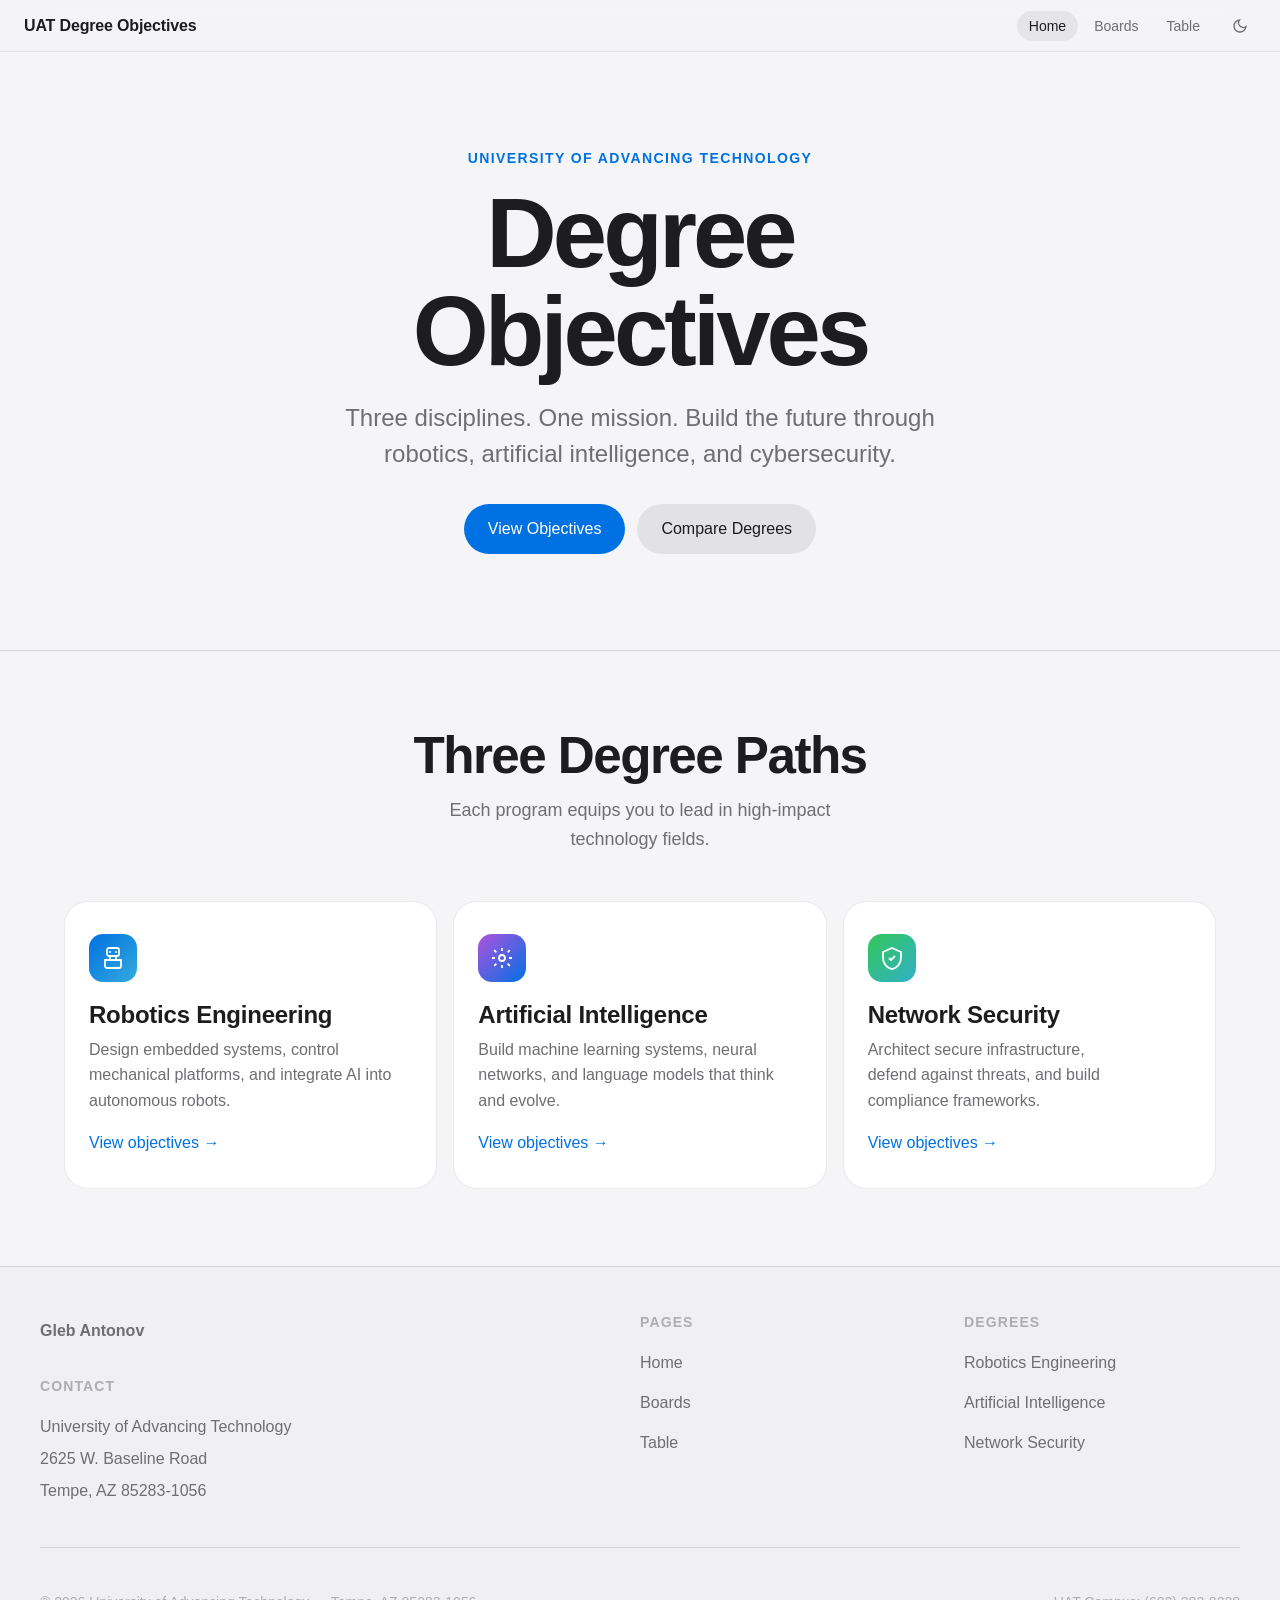
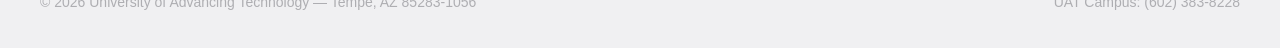
==== index.html @ 5f389927 "Add files via upload" ====
<!DOCTYPE html>
<html lang="en">
<head>
  <meta charset="UTF-8">
  <meta name="viewport" content="width=device-width, initial-scale=1.0">
  <title>Home | UAT Degree Objectives</title>
  <meta name="description" content="Degree objectives for Robotics Engineering, AI, and Network Security at the University of Advancing Technology.">
  <link rel="stylesheet" href="./style.css">
</head>
<body>
  <header>
    <h1>UAT Degree Objectives</h1>
  </header>
  <nav>
    <h2>Navigation</h2>
    <a href="./index.html">Home</a><br>
    <a href="./boards.html">Boards</a><br>
    <a href="./table.html">Table</a><br>
    <button class="theme-btn" aria-label="Toggle theme"></button>
  </nav>

  <main>
    <section class="hero">
      <p class="eyebrow">University of Advancing Technology</p>
      <h2>Degree<br>Objectives</h2>
      <p>Three disciplines. One mission. Build the future through robotics, artificial intelligence, and cybersecurity.</p>
      <div class="btn-row">
        <a href="./boards.html" class="btn btn-primary">View Objectives</a>
        <a href="./table.html"  class="btn btn-secondary">Compare Degrees</a>
      </div>
    </section>

    <section class="cards-section">
      <div class="wrap">
        <h2>Three Degree Paths</h2>
        <p class="sub">Each program equips you to lead in high-impact technology fields.</p>
        <div class="cards-grid">

          <a href="./boards.html#robotics" class="card reveal">
            <div class="card-icon blue" aria-hidden="true">
              <svg viewBox="0 0 24 24" fill="none" stroke="currentColor" stroke-width="1.8">
                <rect x="6" y="2" width="12" height="8" rx="2"/>
                <path d="M9 10v4M15 10v4M4 14h16v6a2 2 0 01-2 2H6a2 2 0 01-2-2v-6z"/>
                <circle cx="9" cy="6" r="1" fill="currentColor" stroke="none"/>
                <circle cx="15" cy="6" r="1" fill="currentColor" stroke="none"/>
              </svg>
            </div>
            <h3>Robotics Engineering</h3>
            <p>Design embedded systems, control mechanical platforms, and integrate AI into autonomous robots.</p>
            <span class="more">View objectives &rarr;</span>
          </a>

          <a href="./boards.html#ai" class="card reveal">
            <div class="card-icon purple" aria-hidden="true">
              <svg viewBox="0 0 24 24" fill="none" stroke="currentColor" stroke-width="1.8">
                <circle cx="12" cy="12" r="3"/>
                <path d="M12 2v3M12 19v3M4.22 4.22l2.12 2.12M17.66 17.66l2.12 2.12M2 12h3M19 12h3M4.22 19.78l2.12-2.12M17.66 6.34l2.12-2.12"/>
              </svg>
            </div>
            <h3>Artificial Intelligence</h3>
            <p>Build machine learning systems, neural networks, and language models that think and evolve.</p>
            <span class="more">View objectives &rarr;</span>
          </a>

          <a href="./boards.html#security" class="card reveal">
            <div class="card-icon green" aria-hidden="true">
              <svg viewBox="0 0 24 24" fill="none" stroke="currentColor" stroke-width="1.8">
                <path d="M12 2l9 4v6c0 5.25-3.75 10.15-9 11.25C6.75 22.15 3 17.25 3 12V6l9-4z"/>
                <path d="M9 12l2 2 4-4"/>
              </svg>
            </div>
            <h3>Network Security</h3>
            <p>Architect secure infrastructure, defend against threats, and build compliance frameworks.</p>
            <span class="more">View objectives &rarr;</span>
          </a>

        </div>
      </div>
    </section>
  </main>

  <script>
    // Theme toggle — reads/writes data-theme on <html>
    (function(){
      var saved;
      try { saved = localStorage.getItem('uat-theme'); } catch(e){}
      var sys = matchMedia('(prefers-color-scheme:dark)').matches ? 'dark' : 'light';
      document.documentElement.setAttribute('data-theme', saved || sys);
    })();

    document.addEventListener('DOMContentLoaded', function () {
      // Mark active nav link
      var page = location.pathname.split('/').pop() || 'index.html';
      document.querySelectorAll('nav a').forEach(function(a){
        if (a.getAttribute('href') && a.getAttribute('href').indexOf(page) !== -1) a.classList.add('active');
      });

      // Theme toggle button
      var btn = document.querySelector('.theme-btn');
      function renderIcon(t) {
        if (!btn) return;
        btn.innerHTML = t === 'dark'
          ? '<svg width="16" height="16" viewBox="0 0 24 24" fill="none" stroke="currentColor" stroke-width="2"><circle cx="12" cy="12" r="5"/><path d="M12 1v2M12 21v2M4.22 4.22l1.42 1.42M18.36 18.36l1.42 1.42M1 12h2M21 12h2M4.22 19.78l1.42-1.42M18.36 5.64l1.42-1.42"/></svg>'
          : '<svg width="16" height="16" viewBox="0 0 24 24" fill="none" stroke="currentColor" stroke-width="2"><path d="M21 12.79A9 9 0 1 1 11.21 3 7 7 0 0 0 21 12.79z"/></svg>';
        btn.setAttribute('aria-label', 'Switch to ' + (t === 'dark' ? 'light' : 'dark') + ' mode');
      }
      var cur = document.documentElement.getAttribute('data-theme') || 'light';
      renderIcon(cur);
      if (btn) btn.addEventListener('click', function(){
        cur = cur === 'dark' ? 'light' : 'dark';
        document.documentElement.setAttribute('data-theme', cur);
        try { localStorage.setItem('uat-theme', cur); } catch(e){}
        renderIcon(cur);
      });

      // Scroll reveal
      var revEls = document.querySelectorAll('.reveal');
      if ('IntersectionObserver' in window) {
        var io = new IntersectionObserver(function(entries){
          entries.forEach(function(e){ if(e.isIntersecting){ e.target.classList.add('in'); io.unobserve(e.target); } });
        }, { threshold: 0.1 });
        revEls.forEach(function(el){ io.observe(el); });
      } else {
        revEls.forEach(function(el){ el.classList.add('in'); });
      }
    });
  </script>
  <footer>
    <div class="footer-grid">
      <div>
        <p><strong>Gleb Antonov</strong><br>
        <br>
        <h4>Contact</h4>
        University of Advancing Technology<br>
        2625 W. Baseline Road<br>
        Tempe, AZ 85283-1056<br>
      </div>
      <div>
        <h4>Pages</h4>
        <ul>
          <li><a href="./index.html">Home</a></li>
          <li><a href="./boards.html">Boards</a></li>
          <li><a href="./table.html">Table</a></li>
        </ul>
      </div>
      <div>
        <h4>Degrees</h4>
        <ul>
          <li><a href="./boards.html#robotics">Robotics Engineering</a></li>
          <li><a href="./boards.html#ai">Artificial Intelligence</a></li>
          <li><a href="./boards.html#security">Network Security</a></li>
        </ul>
      </div>
    </div>
    <div class="footer-bottom">
      <p>&copy; 2026 University of Advancing Technology &mdash; Tempe, AZ 85283-1056</p>
      <p>UAT Campus: (602) 383-8228</p>
    </div>
  </footer>
</body>
</html>
---- style.css ----
/*
  UAT Degree Objectives — Apple-inspired Design
  External CSS file linked on every page
  Art direction: Clean, minimal, premium — Apple.com aesthetic
  Palette: Cool grays, white surfaces, Apple blue accent
*/

/* ===== DESIGN TOKENS ===== */
:root, [data-theme="light"] {
  --text-xs:   clamp(0.75rem,  0.7rem  + 0.25vw, 0.875rem);
  --text-sm:   clamp(0.875rem, 0.8rem  + 0.35vw, 1rem);
  --text-base: clamp(1rem,     0.95rem + 0.25vw, 1.125rem);
  --text-lg:   clamp(1.125rem, 1rem    + 0.75vw, 1.5rem);
  --text-xl:   clamp(1.5rem,   1.2rem  + 1.25vw, 2.25rem);
  --text-2xl:  clamp(2rem,     1.2rem  + 2.5vw,  3.5rem);
  --text-3xl:  clamp(2.5rem,   1rem    + 4vw,    5rem);
  --text-hero: clamp(3rem,     0.5rem  + 7vw,    8rem);

  --space-1:0.25rem; --space-2:0.5rem;  --space-3:0.75rem;
  --space-4:1rem;    --space-5:1.25rem; --space-6:1.5rem;
  --space-8:2rem;    --space-10:2.5rem; --space-12:3rem;
  --space-16:4rem;   --space-20:5rem;   --space-24:6rem;

  /* Apple-inspired palette */
  --color-bg:               #f5f5f7;
  --color-surface:          #ffffff;
  --color-surface-2:        #fafafa;
  --color-surface-offset:   #f0f0f2;
  --color-surface-offset-2: #e8e8ed;
  --color-divider:          #d2d2d7;
  --color-border:           #c7c7cc;
  --color-text:             #1d1d1f;
  --color-text-muted:       #6e6e73;
  --color-text-faint:       #aeaeb2;
  --color-primary:          #0071e3;
  --color-primary-hover:    #0077ed;

  --radius-sm: 0.375rem; --radius-md: 0.625rem;
  --radius-lg: 0.875rem; --radius-xl: 1.125rem;
  --radius-2xl: 1.5rem;  --radius-full: 9999px;

  --transition: 200ms cubic-bezier(0.16, 1, 0.3, 1);
  --shadow-sm: 0 1px 3px rgba(0,0,0,0.06), 0 1px 2px rgba(0,0,0,0.04);
  --shadow-md: 0 4px 16px rgba(0,0,0,0.08), 0 2px 4px rgba(0,0,0,0.04);
  --shadow-lg: 0 12px 40px rgba(0,0,0,0.12), 0 4px 8px rgba(0,0,0,0.06);

  --content-default: 960px;
  --content-wide: 1200px;
  --font: -apple-system, BlinkMacSystemFont, "SF Pro Display", "Inter", "Helvetica Neue", sans-serif;
  --bar-height: 52px;
}

[data-theme="dark"] {
  --color-bg:               #000000;
  --color-surface:          #1c1c1e;
  --color-surface-2:        #2c2c2e;
  --color-surface-offset:   #1a1a1c;
  --color-surface-offset-2: #111113;
  --color-divider:          #38383a;
  --color-border:           #48484a;
  --color-text:             #f5f5f7;
  --color-text-muted:       #98989d;
  --color-text-faint:       #636366;
  --color-primary:          #2997ff;
  --color-primary-hover:    #409cff;
  --shadow-sm: 0 1px 3px rgba(0,0,0,0.3);
  --shadow-md: 0 4px 16px rgba(0,0,0,0.4);
  --shadow-lg: 0 12px 40px rgba(0,0,0,0.5);
}

@media (prefers-color-scheme: dark) {
  :root:not([data-theme]) {
    --color-bg:#000; --color-surface:#1c1c1e; --color-surface-2:#2c2c2e;
    --color-surface-offset:#1a1a1c; --color-divider:#38383a;
    --color-border:#48484a; --color-text:#f5f5f7;
    --color-text-muted:#98989d; --color-text-faint:#636366;
    --color-primary:#2997ff; --color-primary-hover:#409cff;
    --shadow-sm:0 1px 3px rgba(0,0,0,.3);
    --shadow-md:0 4px 16px rgba(0,0,0,.4);
    --shadow-lg:0 12px 40px rgba(0,0,0,.5);
  }
}

/* ===== BASE RESET ===== */
*, *::before, *::after { box-sizing: border-box; margin: 0; padding: 0; }
html {
  -webkit-font-smoothing: antialiased;
  -moz-osx-font-smoothing: grayscale;
  text-rendering: optimizeLegibility;
  scroll-behavior: smooth;
  scroll-padding-top: calc(var(--bar-height) + 1rem);
}
body {
  font-family: var(--font);
  font-size: var(--text-base);
  color: var(--color-text);
  background: var(--color-bg);
  min-height: 100dvh;
  line-height: 1.6;
  transition: background 0.3s, color 0.3s;
}
img, svg { display: block; max-width: 100%; }
a { color: var(--color-primary); text-decoration: none; }
button { cursor: pointer; background: none; border: none; font: inherit; }
h1, h2, h3, h4 { line-height: 1.1; text-wrap: balance; }
p, li { text-wrap: pretty; max-width: 72ch; }
::selection { background: rgba(0,113,227,0.18); }
:focus-visible { outline: 2px solid var(--color-primary); outline-offset: 3px; border-radius: var(--radius-sm); }
@media (prefers-reduced-motion: reduce) {
  *, *::before, *::after { animation-duration: 0.01ms !important; transition-duration: 0.01ms !important; }
}

/* ===== HEADER — fixed top bar, wraps page h1 as logo ===== */
header {
  position: fixed;
  top: 0; left: 0; right: 0;
  z-index: 1000;
  height: var(--bar-height);
  background: rgba(245,245,247,0.82);
  backdrop-filter: blur(20px) saturate(180%);
  -webkit-backdrop-filter: blur(20px) saturate(180%);
  border-bottom: 1px solid rgba(0,0,0,0.08);
  display: flex;
  align-items: center;
  padding: 0 var(--space-6);
  transition: background 0.3s;
}

[data-theme="dark"] header {
  background: rgba(0,0,0,0.82);
  border-bottom-color: rgba(255,255,255,0.1);
}

header h1 {
  font-size: var(--text-sm);
  font-weight: 600;
  letter-spacing: -0.01em;
  color: var(--color-text);
  white-space: nowrap;
  /* The h1 serves as the site logo in the header bar */
}

/* ===== NAV — fixed, right-aligned inside same bar as header ===== */
nav {
  position: fixed;
  top: 0;
  right: var(--space-6);
  z-index: 1001;
  height: var(--bar-height);
  display: flex;
  align-items: center;
  gap: var(--space-1);
}

/* "Navigation" h2 inside nav — required by assignment, hidden visually */
nav h2 {
  position: absolute;
  width: 1px; height: 1px;
  padding: 0; margin: -1px;
  overflow: hidden;
  clip: rect(0,0,0,0);
  white-space: nowrap;
  border: 0;
}

/* Hide the <br> tags required by the assignment */
nav br { display: none; }

nav a {
  font-size: var(--text-xs);
  font-weight: 400;
  color: var(--color-text-muted);
  padding: var(--space-1) var(--space-3);
  border-radius: var(--radius-full);
  transition: color var(--transition), background var(--transition);
  white-space: nowrap;
  min-height: 30px;
  display: inline-flex;
  align-items: center;
}
nav a:hover { color: var(--color-text); background: rgba(0,0,0,0.06); }
nav a.active { color: var(--color-text); background: rgba(0,0,0,0.06); }
[data-theme="dark"] nav a:hover,
[data-theme="dark"] nav a.active { background: rgba(255,255,255,0.1); }

/* Theme toggle button in nav */
.theme-btn {
  width: 32px; height: 32px;
  border-radius: var(--radius-full);
  display: flex; align-items: center; justify-content: center;
  color: var(--color-text-muted);
  margin-left: var(--space-2);
  transition: color var(--transition), background var(--transition);
}
.theme-btn:hover { color: var(--color-text); background: rgba(0,0,0,0.06); }
[data-theme="dark"] .theme-btn:hover { background: rgba(255,255,255,0.1); }

/* ===== MAIN CONTENT — push below fixed header+nav bar ===== */
main {
  margin-top: var(--bar-height);
  min-height: calc(100dvh - var(--bar-height) - 180px);
}

/* ===== CONTAINERS ===== */
.wrap  { max-width: var(--content-wide);    margin-inline: auto; padding-inline: var(--space-6); }
.wrap--sm { max-width: var(--content-default); margin-inline: auto; padding-inline: var(--space-6); }

/* ===== HOME HERO ===== */
.hero {
  text-align: center;
  padding: clamp(var(--space-20), 10vw, var(--space-24)) var(--space-6);
  background: var(--color-bg);
}
.hero .eyebrow {
  font-size: var(--text-xs);
  font-weight: 600;
  letter-spacing: 0.1em;
  text-transform: uppercase;
  color: var(--color-primary);
  margin-bottom: var(--space-4);
}
.hero h2 {
  font-size: var(--text-hero);
  font-weight: 700;
  letter-spacing: -0.04em;
  line-height: 1.0;
  color: var(--color-text);
  margin-bottom: var(--space-5);
}
.hero p {
  font-size: var(--text-lg);
  color: var(--color-text-muted);
  font-weight: 300;
  max-width: 50ch;
  margin-inline: auto;
  margin-bottom: var(--space-8);
  line-height: 1.5;
}
.btn-row { display: flex; gap: var(--space-3); justify-content: center; flex-wrap: wrap; }
.btn {
  display: inline-flex; align-items: center; gap: var(--space-2);
  padding: var(--space-3) var(--space-6);
  border-radius: var(--radius-full);
  font-size: var(--text-sm); font-weight: 500;
  transition: all var(--transition); border: none;
  min-height: 44px; cursor: pointer;
}
.btn-primary { background: var(--color-primary); color: #fff; }
.btn-primary:hover {
  background: var(--color-primary-hover); color: #fff;
  transform: translateY(-1px);
  box-shadow: 0 4px 16px rgba(0,113,227,0.35);
}
.btn-secondary { background: rgba(0,0,0,0.08); color: var(--color-text); }
.btn-secondary:hover { background: rgba(0,0,0,0.12); transform: translateY(-1px); }
[data-theme="dark"] .btn-secondary { background: rgba(255,255,255,0.1); }
[data-theme="dark"] .btn-secondary:hover { background: rgba(255,255,255,0.16); }

/* ===== FEATURE CARDS (home) ===== */
.cards-section {
  border-top: 1px solid var(--color-divider);
  padding-block: clamp(var(--space-12), 6vw, var(--space-20));
}
.cards-section h2 {
  font-size: var(--text-2xl); font-weight: 700; letter-spacing: -0.03em;
  text-align: center; margin-bottom: var(--space-3);
}
.cards-section .sub {
  text-align: center; color: var(--color-text-muted);
  font-size: var(--text-base); margin-bottom: var(--space-12);
  max-width: 50ch; margin-inline: auto;
}
.cards-grid { display: grid; grid-template-columns: repeat(3,1fr); gap: var(--space-4); }
.card {
  background: var(--color-surface);
  border: 1px solid rgba(0,0,0,0.08);
  border-radius: var(--radius-2xl);
  padding: var(--space-8) var(--space-6);
  display: block; color: inherit; text-decoration: none;
  transition: box-shadow var(--transition), transform var(--transition);
}
.card:hover { box-shadow: var(--shadow-lg); transform: translateY(-4px); color: inherit; }
[data-theme="dark"] .card { border-color: rgba(255,255,255,0.08); }
.card-icon {
  width: 48px; height: 48px; border-radius: var(--radius-lg);
  display: flex; align-items: center; justify-content: center; margin-bottom: var(--space-5);
}
.card-icon.blue   { background: linear-gradient(135deg,#0071e3,#34aadc); }
.card-icon.purple { background: linear-gradient(135deg,#af52de,#0071e3); }
.card-icon.green  { background: linear-gradient(135deg,#34c759,#30b0c7); }
.card-icon svg { width: 24px; height: 24px; color: #fff; }
.card h3 { font-size: var(--text-lg); font-weight: 600; letter-spacing: -0.01em; margin-bottom: var(--space-2); }
.card p  { font-size: var(--text-sm); color: var(--color-text-muted); line-height: 1.6; max-width: none; }
.card .more { font-size: var(--text-sm); color: var(--color-primary); font-weight: 500; margin-top: var(--space-4); display: inline-block; }

/* ===== PAGE HERO (boards, table) ===== */
.page-hero {
  text-align: center;
  padding: clamp(var(--space-16), 8vw, var(--space-24)) var(--space-6);
  background: linear-gradient(180deg, var(--color-bg) 0%, var(--color-surface) 100%);
  border-bottom: 1px solid var(--color-divider);
}
.page-hero h2 {
  font-size: var(--text-3xl); font-weight: 700; letter-spacing: -0.03em;
  color: var(--color-text); margin-bottom: var(--space-4);
}
.page-hero p { font-size: var(--text-lg); color: var(--color-text-muted); font-weight: 300; max-width: 55ch; margin-inline: auto; }

/* ===== DEGREE SECTIONS (boards) ===== */
.degree {
  padding-block: clamp(var(--space-12), 6vw, var(--space-20));
  border-bottom: 1px solid var(--color-divider);
}
.degree:last-of-type { border-bottom: none; }
.degree-head { display: flex; align-items: flex-start; gap: var(--space-6); margin-bottom: var(--space-10); }
.degree-badge {
  width: 56px; height: 56px; border-radius: var(--radius-xl);
  display: flex; align-items: center; justify-content: center; flex-shrink: 0;
}
.degree-badge.robotics { background: linear-gradient(135deg,#0071e3,#34aadc); }
.degree-badge.ai       { background: linear-gradient(135deg,#af52de,#0071e3); }
.degree-badge.security { background: linear-gradient(135deg,#34c759,#30b0c7); }
.degree-badge svg { width: 28px; height: 28px; color: #fff; }
.degree-meta h3 { font-size: var(--text-xl); font-weight: 600; letter-spacing: -0.02em; margin-bottom: var(--space-1); }
.degree-meta p  { font-size: var(--text-sm); color: var(--color-text-muted); }
.obj-grid { display: grid; grid-template-columns: repeat(auto-fill, minmax(min(350px,100%),1fr)); gap: var(--space-4); }
.obj-card {
  background: var(--color-surface);
  border: 1px solid rgba(0,0,0,0.08);
  border-radius: var(--radius-xl);
  padding: var(--space-6);
  transition: box-shadow var(--transition), transform var(--transition);
}
.obj-card:hover { box-shadow: var(--shadow-md); transform: translateY(-2px); }
[data-theme="dark"] .obj-card { border-color: rgba(255,255,255,0.08); }
.obj-num {
  font-size: var(--text-xs); font-weight: 600; color: var(--color-primary);
  letter-spacing: 0.06em; text-transform: uppercase; margin-bottom: var(--space-3); display: block;
}
.obj-card p { font-size: var(--text-sm); line-height: 1.65; max-width: none; }

/* ===== TABLE PAGE ===== */
.tbl-section { padding-block: clamp(var(--space-12), 6vw, var(--space-20)); }
.tbl-section h3 {
  font-size: var(--text-xl); font-weight: 600; letter-spacing: -0.02em;
  margin-bottom: var(--space-3);
}
.tbl-section .tbl-note { font-size: var(--text-sm); color: var(--color-text-muted); margin-bottom: var(--space-6); max-width: 60ch; }
.tbl-wrap {
  overflow-x: auto;
  border-radius: var(--radius-xl);
  border: 1px solid rgba(0,0,0,0.08);
  box-shadow: var(--shadow-sm);
  margin-bottom: var(--space-12);
}
[data-theme="dark"] .tbl-wrap { border-color: rgba(255,255,255,0.08); }
table { width: 100%; border-collapse: collapse; background: var(--color-surface); font-size: var(--text-sm); }
thead { background: var(--color-surface-offset); }
th { padding: var(--space-4) var(--space-5); text-align: left; font-size: var(--text-xs); font-weight: 600; letter-spacing: 0.06em; text-transform: uppercase; color: var(--color-text-muted); border-bottom: 1px solid var(--color-divider); }
td { padding: var(--space-4) var(--space-5); border-bottom: 1px solid rgba(0,0,0,0.04); vertical-align: top; line-height: 1.5; }
[data-theme="dark"] td { border-bottom-color: rgba(255,255,255,0.04); }
tr:last-child td { border-bottom: none; }
tbody tr { transition: background var(--transition); }
tbody tr:hover { background: rgba(0,0,0,0.03); }
[data-theme="dark"] tbody tr:hover { background: rgba(255,255,255,0.03); }
.badge {
  display: inline-flex; align-items: center;
  padding: 2px 10px; border-radius: var(--radius-full);
  font-size: var(--text-xs); font-weight: 600; white-space: nowrap;
}
.b-blue   { background: rgba(0,113,227,0.12); color: #0071e3; }
.b-purple { background: rgba(175,82,222,0.12); color: #8833cc; }
.b-green  { background: rgba(52,199,89,0.15);  color: #1a7a35; }
[data-theme="dark"] .b-purple { color: #c084fc; }
[data-theme="dark"] .b-green  { color: #4ade80; }
code { background: rgba(0,0,0,0.07); border-radius: var(--radius-sm); padding: 1px 6px; font-size: 0.9em; font-family: "SF Mono", Monaco, Consolas, monospace; }
[data-theme="dark"] code { background: rgba(255,255,255,0.1); }

/* ===== FOOTER ===== */
footer {
  background: var(--color-surface-offset);
  border-top: 1px solid var(--color-divider);
  padding: var(--space-12) var(--space-6) var(--space-8);
  font-size: var(--text-sm);
  color: var(--color-text-muted);
  line-height: 2;
}
.footer-grid {
  max-width: var(--content-wide);
  margin-inline: auto;
  display: grid;
  grid-template-columns: 2fr 1fr 1fr;
  gap: var(--space-12);
  margin-bottom: var(--space-10);
  padding-bottom: var(--space-10);
  border-bottom: 1px solid var(--color-divider);
}
footer h4 { font-size: var(--text-xs); font-weight: 600; letter-spacing: 0.08em; text-transform: uppercase; color: var(--color-text-faint); margin-bottom: var(--space-4); }
footer ul { list-style: none; display: flex; flex-direction: column; gap: var(--space-2); }
footer ul li a { color: var(--color-text-muted); transition: color var(--transition); }
footer ul li a:hover { color: var(--color-text); }
.footer-bottom { max-width: var(--content-wide); margin-inline: auto; display: flex; justify-content: space-between; flex-wrap: wrap; gap: var(--space-4); }
.footer-bottom p { font-size: var(--text-xs); color: var(--color-text-faint); max-width: none; }

/* ===== REVEAL ANIMATION ===== */
.reveal { opacity: 0; transform: translateY(20px); transition: opacity 0.6s cubic-bezier(0.16,1,0.3,1), transform 0.6s cubic-bezier(0.16,1,0.3,1); }
.reveal.in { opacity: 1; transform: none; }

/* ===== MOBILE ===== */
@media (max-width: 900px) {
  nav a { display: none; }
  nav a.mob-show { display: inline-flex; }
  .cards-grid { grid-template-columns: 1fr; }
  .footer-grid { grid-template-columns: 1fr; gap: var(--space-8); }
  .degree-head { flex-direction: column; gap: var(--space-4); }
}

/* Inline CSS demo (used on table.html) */
.inline-demo  { /* intentionally left blank — inline CSS is applied directly on elements via style="" attribute */ }

/* Internal CSS note */
/*
   INTERNAL CSS EXAMPLE (not used here; shown for reference):
   If you placed <style> tags inside <head>, this would be internal CSS.
   This project uses EXTERNAL CSS (this file) for all pages.
*/
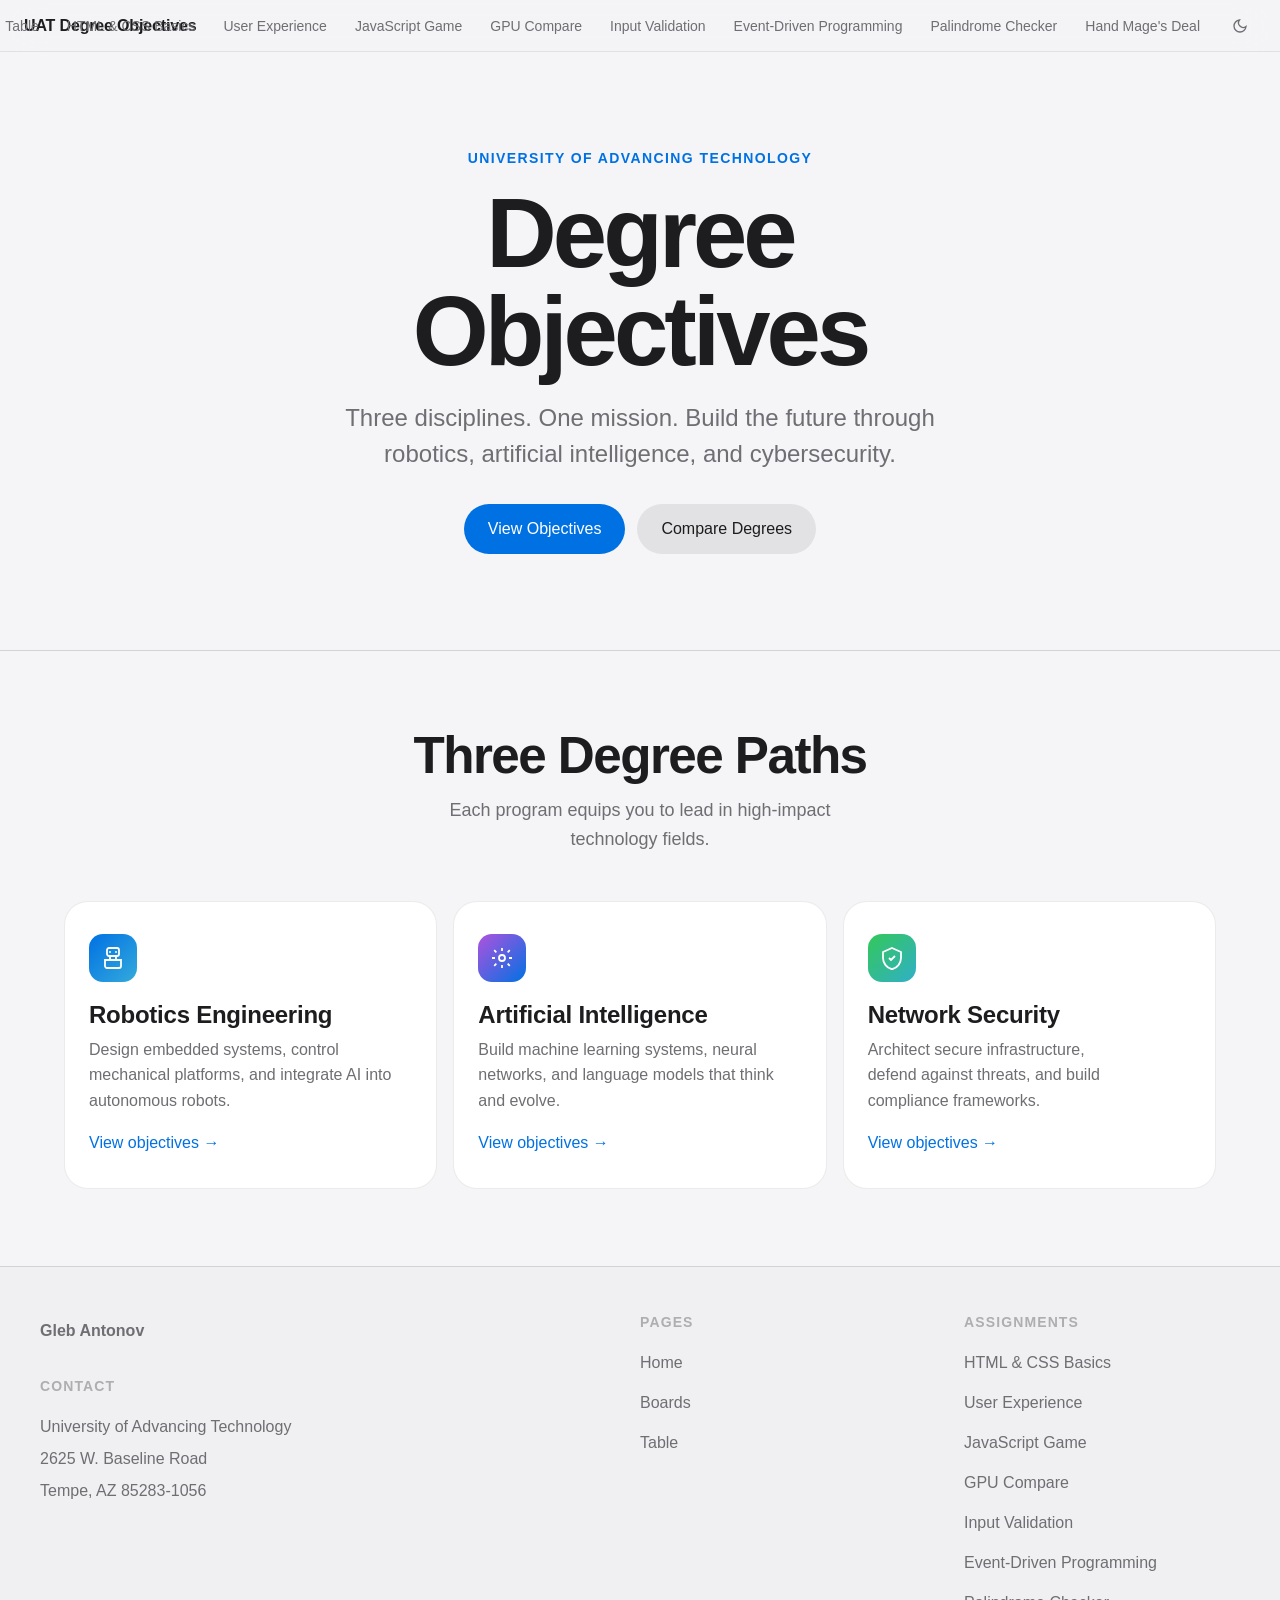
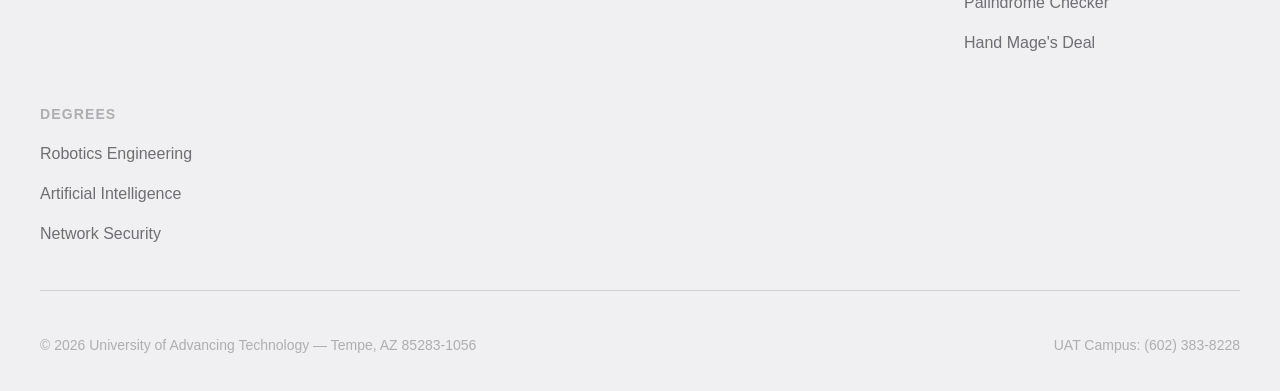
==== commit b81abf47: "Added all the assignments and included a cool iframe" ====
--- a/index.html
+++ b/index.html
@@ -6,6 +6,65 @@
   <title>Home | UAT Degree Objectives</title>
   <meta name="description" content="Degree objectives for Robotics Engineering, AI, and Network Security at the University of Advancing Technology.">
   <link rel="stylesheet" href="./style.css">
+  <style>
+    /* ===== Assignment iframe overlay (large centered window) ===== */
+    .iframe-overlay {
+      display: none;
+      position: fixed;
+      inset: 0;
+      background: rgba(0, 0, 0, 0.75);
+      z-index: 9999;
+      padding: 20px;
+      box-sizing: border-box;
+      align-items: center;
+      justify-content: center;
+    }
+    .iframe-overlay.active {
+      display: flex;
+    }
+    .iframe-window {
+      display: flex;
+      flex-direction: column;
+      width: 100%;
+      height: 100%;
+      background: #000;
+      border-radius: 12px;
+      overflow: hidden;
+      box-shadow: 0 20px 60px rgba(0,0,0,0.5);
+    }
+    .iframe-toolbar {
+      display: flex;
+      justify-content: space-between;
+      align-items: center;
+      padding: 8px 16px;
+      background: rgba(30,30,30,0.95);
+      border-bottom: 1px solid #333;
+      flex-shrink: 0;
+    }
+    .iframe-back {
+      color: #0ea5e9;
+      text-decoration: none;
+      font-weight: 600;
+      font-size: 0.9rem;
+    }
+    .iframe-back:hover { opacity: 0.7; }
+    .iframe-title {
+      color: #ccc;
+      font-size: 0.85rem;
+    }
+    .iframe-wrapper {
+      flex: 1 1 auto;
+      background: #fff;
+      position: relative;
+    }
+    .iframe-wrapper iframe {
+      position: absolute;
+      inset: 0;
+      width: 100%;
+      height: 100%;
+      border: none;
+    }
+  </style>
 </head>
 <body>
   <header>
@@ -16,17 +75,26 @@
     <a href="./index.html">Home</a><br>
     <a href="./boards.html">Boards</a><br>
     <a href="./table.html">Table</a><br>
+    <h2 style="margin-top: 1rem; font-size: 0.8em; color: var(--color-text-muted);">Assignments</h2>
+    <a href="CSC102-Assigment2.1/index.html" data-assignment="HTML & CSS Basics">HTML & CSS Basics</a><br>
+    <a href="CSC102Assignment-3.1-User-Experience/index.html" data-assignment="User Experience">User Experience</a><br>
+    <a href="CSC102Assignment-4.1-JavaScript-Game/game.html" data-assignment="JavaScript Game">JavaScript Game</a><br>
+    <a href="GPU-Compare/table.html" data-assignment="GPU Compare">GPU Compare</a><br>
+    <a href="Assignment-6.1-User-Input-Validation/strings.html" data-assignment="Input Validation">Input Validation</a><br>
+    <a href="Assignment-7.1-Event-Driven-Programming/index.html" data-assignment="Event-Driven Programming">Event-Driven Programming</a><br>
+    <a href="Palindrome-Checker-Sound/palindrome.html" data-assignment="Palindrome Checker">Palindrome Checker</a><br>
+    <a href="The-Hand-Mage-s-Deal-Final/game.html" data-assignment="Hand Mage's Deal">Hand Mage's Deal</a><br>
     <button class="theme-btn" aria-label="Toggle theme"></button>
   </nav>
 
-  <main>
+  <main id="pageContent">
     <section class="hero">
       <p class="eyebrow">University of Advancing Technology</p>
       <h2>Degree<br>Objectives</h2>
       <p>Three disciplines. One mission. Build the future through robotics, artificial intelligence, and cybersecurity.</p>
       <div class="btn-row">
         <a href="./boards.html" class="btn btn-primary">View Objectives</a>
-        <a href="./table.html"  class="btn btn-secondary">Compare Degrees</a>
+        <a href="./table.html" class="btn btn-secondary">Compare Degrees</a>
       </div>
     </section>
 
@@ -79,8 +147,69 @@
     </section>
   </main>
 
+  <!-- Assignment iframe overlay (hidden by default) -->
+  <div id="assignmentContainer" class="iframe-overlay">
+    <div class="iframe-window">
+      <div class="iframe-toolbar">
+        <a href="./index.html" class="iframe-back">← Back to Home</a>
+        <span class="iframe-title" id="assignmentTitle"></span>
+        <div style="display:flex;align-items:center;gap:8px;">
+          <span style="color:#666;font-size:0.75rem;" id="assignmentUrl"></span>
+        </div>
+      </div>
+      <div class="iframe-wrapper">
+        <iframe id="assignmentFrame" src="" frameborder="0"></iframe>
+      </div>
+    </div>
+  </div>
+
+  <footer id="footer">
+    <div class="footer-grid">
+      <div>
+        <p><strong>Gleb Antonov</strong><br>
+        <br>
+        <h4>Contact</h4>
+        University of Advancing Technology<br>
+        2625 W. Baseline Road<br>
+        Tempe, AZ 85283-1056<br>
+      </div>
+      <div>
+        <h4>Pages</h4>
+        <ul>
+          <li><a href="./index.html">Home</a></li>
+          <li><a href="./boards.html">Boards</a></li>
+          <li><a href="./table.html">Table</a></li>
+        </ul>
+      </div>
+      <div>
+        <h4>Assignments</h4>
+        <ul>
+          <li><a href="CSC102-Assigment2.1/index.html">HTML & CSS Basics</a></li>
+          <li><a href="CSC102Assignment-3.1-User-Experience/index.html">User Experience</a></li>
+          <li><a href="CSC102Assignment-4.1-JavaScript-Game/game.html">JavaScript Game</a></li>
+          <li><a href="GPU-Compare/table.html">GPU Compare</a></li>
+          <li><a href="Assignment-6.1-User-Input-Validation/strings.html">Input Validation</a></li>
+          <li><a href="Assignment-7.1-Event-Driven-Programming/index.html">Event-Driven Programming</a></li>
+          <li><a href="Palindrome-Checker-Sound/palindrome.html">Palindrome Checker</a></li>
+          <li><a href="The-Hand-Mage-s-Deal-Final/game.html">Hand Mage's Deal</a></li>
+        </ul>
+      </div>
+      <div>
+        <h4>Degrees</h4>
+        <ul>
+          <li><a href="./boards.html#robotics">Robotics Engineering</a></li>
+          <li><a href="./boards.html#ai">Artificial Intelligence</a></li>
+          <li><a href="./boards.html#security">Network Security</a></li>
+        </ul>
+      </div>
+    </div>
+    <div class="footer-bottom">
+      <p>&copy; 2026 University of Advancing Technology &mdash; Tempe, AZ 85283-1056</p>
+      <p>UAT Campus: (602) 383-8228</p>
+    </div>
+  </footer>
+
   <script>
-    // Theme toggle — reads/writes data-theme on <html>
     (function(){
       var saved;
       try { saved = localStorage.getItem('uat-theme'); } catch(e){}
@@ -89,13 +218,15 @@
     })();
 
     document.addEventListener('DOMContentLoaded', function () {
-      // Mark active nav link
-      var page = location.pathname.split('/').pop() || 'index.html';
+      var currentPath = location.pathname;
       document.querySelectorAll('nav a').forEach(function(a){
-        if (a.getAttribute('href') && a.getAttribute('href').indexOf(page) !== -1) a.classList.add('active');
+        var href = a.getAttribute('href');
+        if (!href) return;
+        try { var resolved = new URL(href, location.href).pathname; }
+        catch(e) { return; }
+        if (resolved === currentPath) a.classList.add('active');
       });
 
-      // Theme toggle button
       var btn = document.querySelector('.theme-btn');
       function renderIcon(t) {
         if (!btn) return;
@@ -113,7 +244,6 @@
         renderIcon(cur);
       });
 
-      // Scroll reveal
       var revEls = document.querySelectorAll('.reveal');
       if ('IntersectionObserver' in window) {
         var io = new IntersectionObserver(function(entries){
@@ -123,39 +253,33 @@
       } else {
         revEls.forEach(function(el){ el.classList.add('in'); });
       }
+
+      // Assignment iframe shell logic
+      var assignLinks = document.querySelectorAll('nav a[data-assignment]');
+      assignLinks.forEach(function(link) {
+        link.addEventListener('click', function(e) {
+          e.preventDefault();
+          var href = this.getAttribute('href');
+          var title = this.getAttribute('data-assignment');
+
+          // Show overlay
+          document.getElementById('assignmentContainer').classList.add('active');
+          document.getElementById('assignmentFrame').src = href;
+          document.getElementById('assignmentTitle').textContent = title;
+          document.getElementById('assignmentUrl').textContent = href;
+        });
+      });
+
+      // Back button logic
+      var backLink = document.querySelector('.iframe-back');
+      if (backLink) {
+        backLink.addEventListener('click', function(e) {
+          e.preventDefault();
+          document.getElementById('assignmentContainer').classList.remove('active');
+          document.getElementById('assignmentFrame').src = '';
+        });
+      }
     });
   </script>
-  <footer>
-    <div class="footer-grid">
-      <div>
-        <p><strong>Gleb Antonov</strong><br>
-        <br>
-        <h4>Contact</h4>
-        University of Advancing Technology<br>
-        2625 W. Baseline Road<br>
-        Tempe, AZ 85283-1056<br>
-      </div>
-      <div>
-        <h4>Pages</h4>
-        <ul>
-          <li><a href="./index.html">Home</a></li>
-          <li><a href="./boards.html">Boards</a></li>
-          <li><a href="./table.html">Table</a></li>
-        </ul>
-      </div>
-      <div>
-        <h4>Degrees</h4>
-        <ul>
-          <li><a href="./boards.html#robotics">Robotics Engineering</a></li>
-          <li><a href="./boards.html#ai">Artificial Intelligence</a></li>
-          <li><a href="./boards.html#security">Network Security</a></li>
-        </ul>
-      </div>
-    </div>
-    <div class="footer-bottom">
-      <p>&copy; 2026 University of Advancing Technology &mdash; Tempe, AZ 85283-1056</p>
-      <p>UAT Campus: (602) 383-8228</p>
-    </div>
-  </footer>
 </body>
-</html>+</html>
